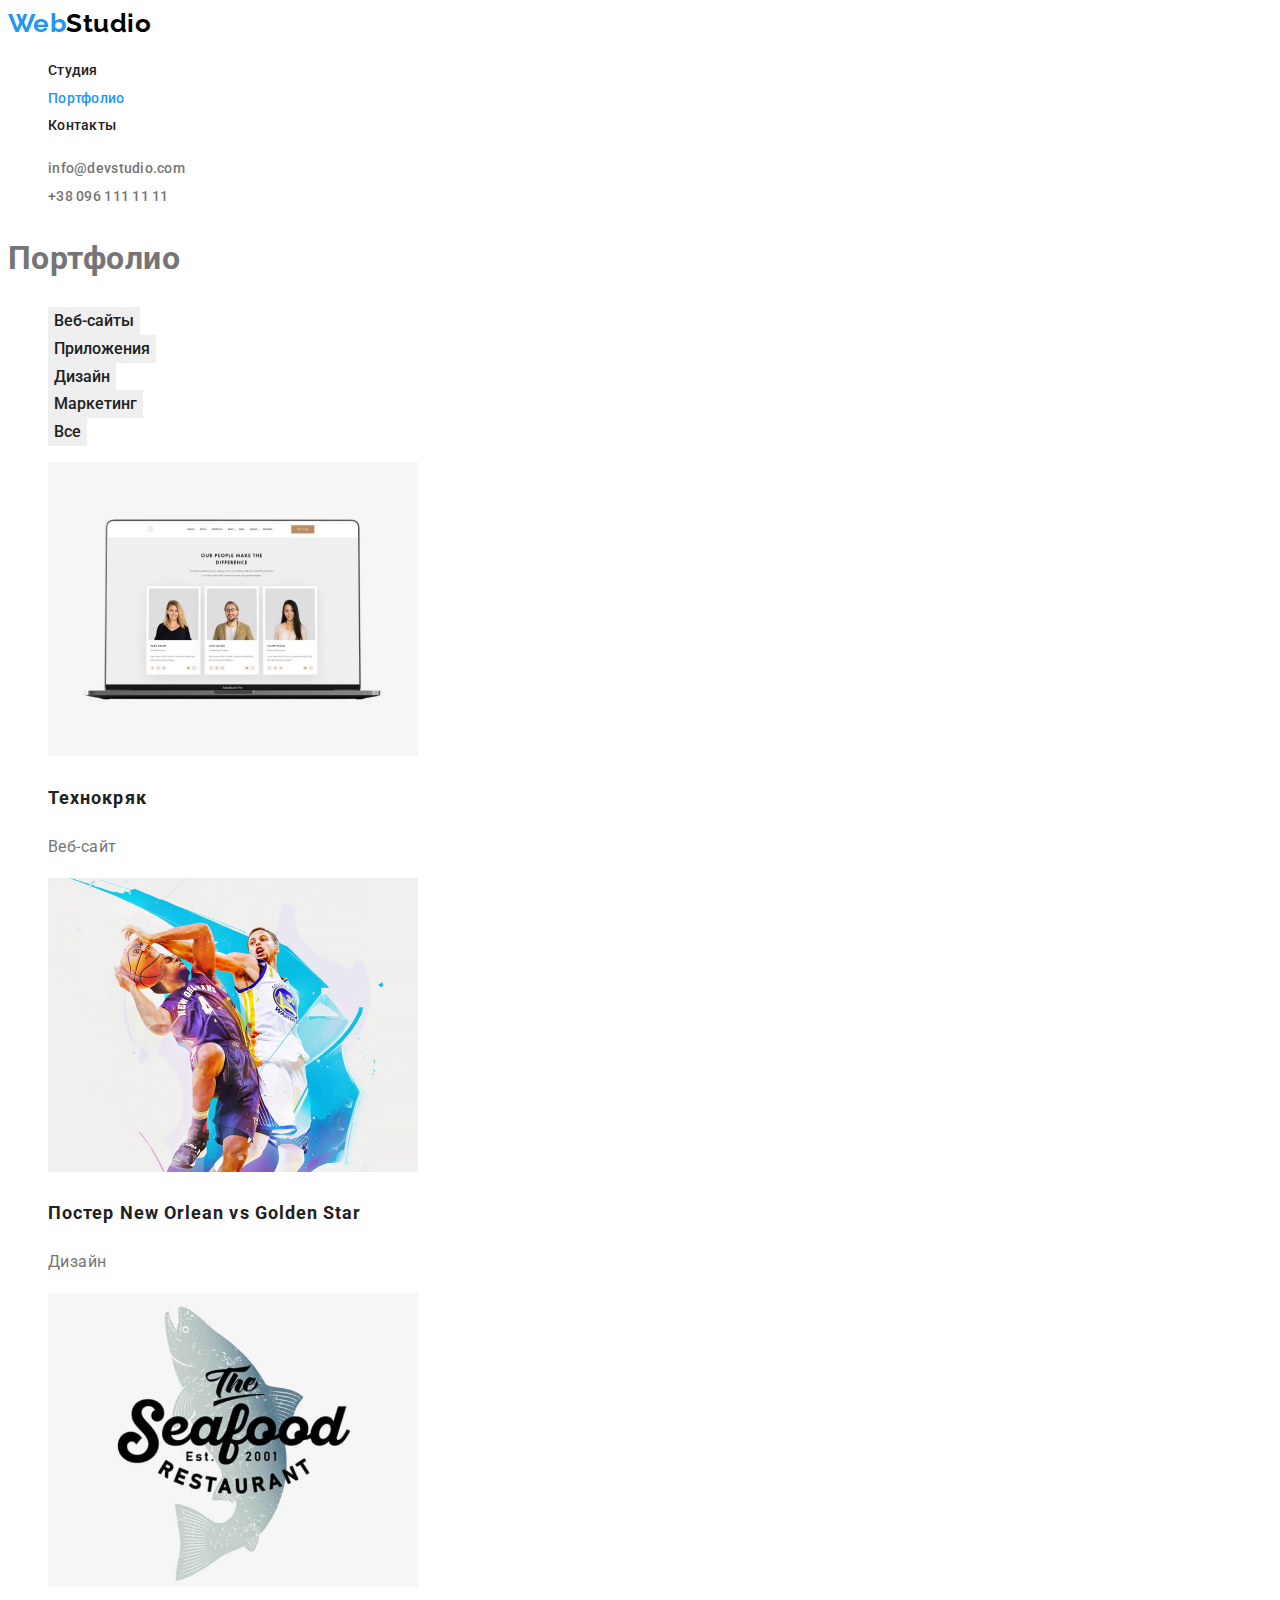
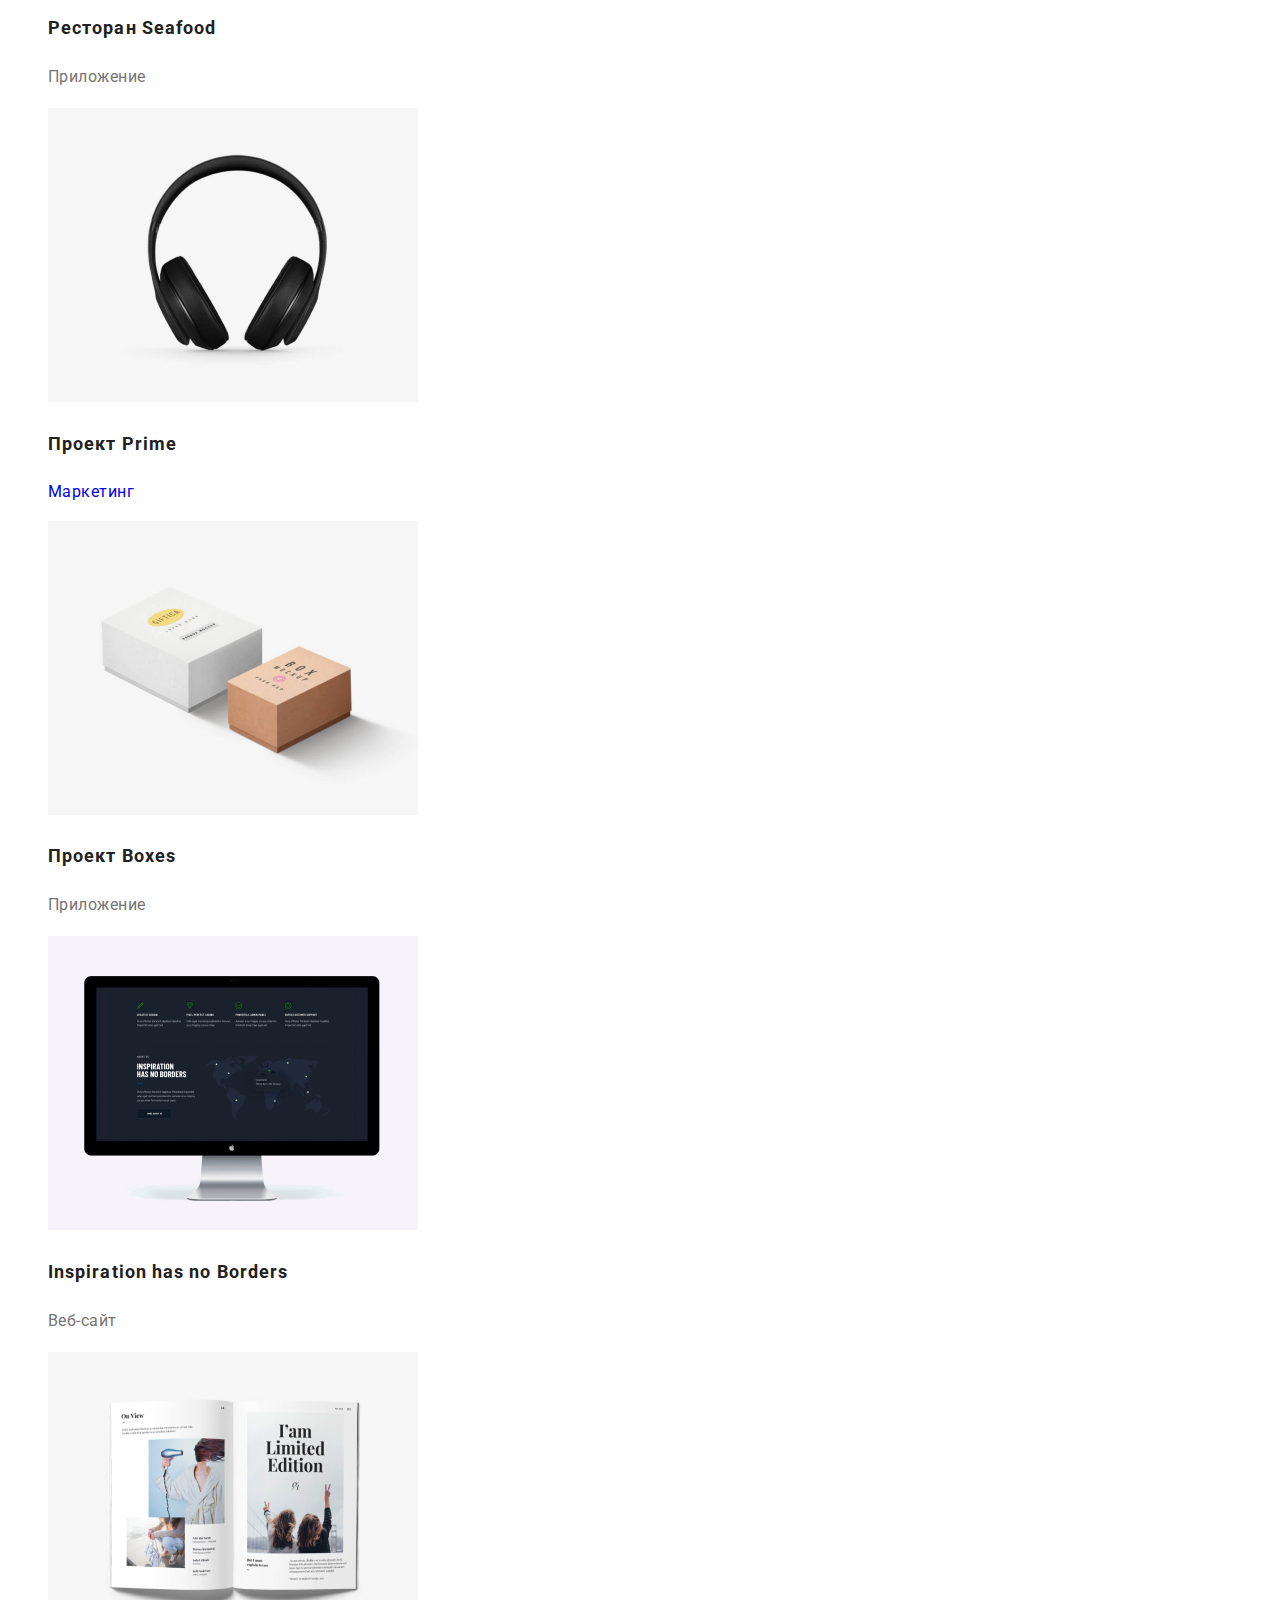
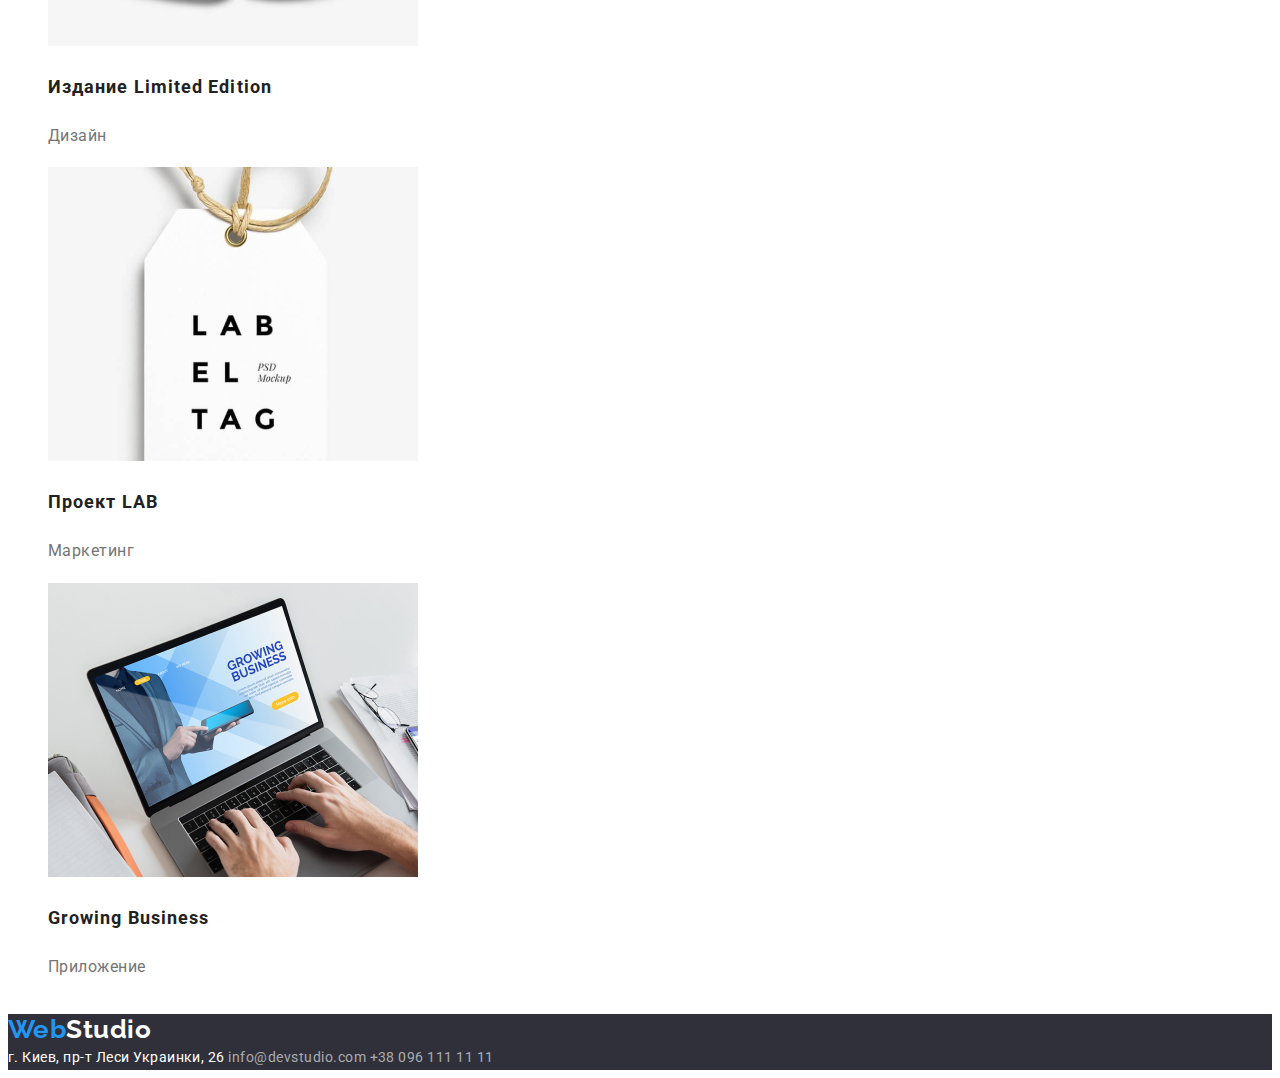
==== portfolio.html @ 60c77dea "create home work 3" ====
<!DOCTYPE html>
<html lang="ru">
    <head>
        <meta charset="UTF-8" />
        <meta name="viewport" content="width=device-width, initial-scale=1.0" />
        <title>portfolio</title>
        <link
            href="https://fonts.googleapis.com/css2?family=Raleway:wght@700&family=Roboto:wght@400;500;700;900&display=swap"
            rel="stylesheet"
        />
        <link
            rel="stylesheet"
            href="https://cdnjs.cloudflare.com/ajax/libs/modern-normalize/1.0.0/modern-normalize.min.css"
            integrity="sha512-ISS7cAi1PEhQ8jnbJpJZMd29NlhNj4AWYyLOSp2CE/CsHxTCu+r+t0D2yoJudVrd0/8fTVPUVDzY5Tvli75u/g=="
            crossorigin="anonymous"
        />
        <link rel="stylesheet" href="./css/style.css" />
    </head>
    <body>
        <header class="header">
            <a class="logo" href="#">Web<span>Studio</span></a>
            <nav>
                <ul class="nav">
                    <li><a class="link active" href="./index.html">Студия</a></li>
                    <li><a class="link active current" href="#">Портфолио</a></li>
                    <li><a class="link active" href="#">Контакты</a></li>
                </ul>
            </nav>
            <ul class="contacts">
                <li>
                    <a class="link active" href="mailto:info@devstudio.com">info@devstudio.com</a>
                </li>
                <li><a class="link active" href="tel:+380961111111">+38 096 111 11 11</a></li>
            </ul>
        </header>
        <section class="portfolio">
            <h1>Портфолио</h1>
            <ul class="filter">
                <li><button class="btn" type="button">Веб-сайты</button></li>
                <li><button class="btn" type="button">Приложения</button></li>
                <li><button class="btn" type="button">Дизайн</button></li>
                <li><button class="btn" type="button">Маркетинг</button></li>
                <li><button class="btn" type="button">Все</button></li>
            </ul>
            <ul class="samples">
                <li>
                    <a href="#">
                        <img src="./images/content/p-img-1.jpg" alt="ноутбук з людьми" />
                        <h2 class="title">Технокряк</h2>
                        <p class="text">Веб-сайт</p>
                    </a>
                </li>
                <li>
                    <a href="#">
                        <img src="./images/content/p-img-2.jpg" alt="баскетболісти" />
                        <h2 class="title">Постер New Orlean vs Golden Star</h2>
                        <p class="text">Дизайн</p>
                    </a>
                </li>
                <li>
                    <a href="#">
                        <img src="./images/content/p-img-3.jpg" alt="логотип Seafood " />
                        <h2 class="title">Ресторан Seafood</h2>
                        <p class="text">Приложение</p>
                    </a>
                </li>
                <li>
                    <a href="#">
                        <img src="./images/content/p-img-4.jpg" alt="навушники" />
                        <h2 class="title">Проект Prime</h2>
                        <p>Маркетинг</p>
                    </a>
                </li>
                <li>
                    <a href="#">
                        <img src="./images/content/p-img-5.jpg" alt="дві коробки" />
                        <h2 class="title">Проект Boxes</h2>
                        <p class="text">Приложение</p>
                    </a>
                </li>
                <li>
                    <a href="#">
                        <img src="./images/content/p-img-6.jpg" alt="монітор компютера" />
                        <h2 class="title">Inspiration has no Borders</h2>
                        <p class="text">Веб-сайт</p>
                    </a>
                </li>
                <li>
                    <a href="#">
                        <img src="./images/content/p-img-7.jpg" alt="відкрита книга" />
                        <h2 class="title">Издание Limited Edition</h2>
                        <p class="text">Дизайн</p>
                    </a>
                </li>
                <li>
                    <a href="#">
                        <img src="./images/content/p-img-8.jpg" alt="етикетка LAB" />
                        <h2 class="title">Проект LAB</h2>
                        <p class="text">Маркетинг</p>
                    </a>
                </li>
                <li>
                    <a href="#">
                        <img src="./images/content/p-img-9.jpg" alt="ноутбук на якому друкують" />
                        <h2 class="title">Growing Business</h2>
                        <p class="text">Приложение</p>
                    </a>
                </li>
            </ul>
        </section>
        <footer class="footer">
            <a class="logo" href="#">Web<span>Studio</span></a>
            <address class="address">
                г. Киев, пр-т Леси Украинки, 26
                <a class="contact" href="mailto:info@devstudio.com">info@devstudio.com</a>
                <a class="contact" href="tel:+380961111111">+38 096 111 11 11</a>
            </address>
        </footer>
    </body>
</html>
---- css/style.css ----
/* ======= global css ======= */
:root {
    --primary-text-color: #757575;
    --title-color: #212121;
    --accent-color: #2196F3;
    --white-text-color: #FFFFFF;
    --bg-color-team: #F5F4FA;
    --header-logo-span: #000000;
    --hero-footer-bg-color: #2F303A;
}

html {
    box-sizing: border-box;
}

body {
    font-family: Roboto, sans-serif;
    font-weight: 400;
    letter-spacing: 0.03em;
    line-height: 1.71;
    color: var(--primary-text-color);
}

a {
    text-decoration: none;
    cursor: pointer;
    display: inline-block;
}

ul {
    list-style: none;
}

button {
    font-family: inherit;
    cursor: pointer;
}

/* ======= header css ======= */

.logo {
    font-family: Raleway, sans-serif;
    font-weight: 700;
    font-size: 26px;
    line-height: 1.19;

    color: var(--accent-color);
}

.logo span {
    color: var(--header-logo-span);
}

.nav .link {
    font-weight: 500;
    font-size: 14px;
    line-height: 1.14;
    letter-spacing: 0.02em;

    color: var(--title-color);
}

.contacts .link {
    font-weight: 500;
    font-size: 14px;
    line-height: 1.14;
    letter-spacing: 0.02em;

    color: var(--primary-text-color);
}

.link.active:hover,
.link.active:focus {
    color: var(--accent-color);
}

.nav .link.active.current {
    color: var(--accent-color);
}

/* ======= Студія / hero css =======*/

.hero {
    background:var(--hero-footer-bg-color);
}

.hero .title {
    font-weight: 900;
    font-size: 44px;
    line-height: 1.36;
    text-align: center;
    letter-spacing: 0.06em;
    text-transform: uppercase;

    color: var(--white-text-color);
}

.hero .btn {
    font-weight: 700;
    font-size: 16px;
    line-height: 1.88;
    letter-spacing: 0.06em;

    color: var(--white-text-color);
    background: var(--accent-color);
    border: transparent;
}

/* ======= Студія / benefits css =======*/

.benefits .title {
    font-weight: 700;
    font-size: 14px;
    line-height: 1.14;
    text-transform: uppercase;

    color: var(--title-color);
}

.benefits .text {
    font-size: 14px;
    line-height: 1.71;
}

/* ======= Студія / works css =======*/

.works .title {
    font-weight: 700;
    font-size: 36px;
    line-height: 1.17;
    text-align: center;

    color: var(--title-color);
}

/* ======= Студія / team css =======*/

.team {
    background-color: var(--bg-color-team);
}

.team>.title {
    font-weight: 700;
    font-size: 36px;
    line-height: 1.17;
    text-align: center;

    color: var(--title-color);
}

.description .title {
    font-weight: 500;
    font-size: 16px;
    line-height: 1.19;
    /* text-align: center; */

    color: var(--title-color);
}

.description .text {
    font-size: 16px;
    line-height: 1.19;
    /* text-align: center; */
}

/*======= Портфолио / filter css =======*/

.filter .btn {
    font-weight: 500;
    font-size: 16px;
    line-height: 1.62;
    /* text-align: center; */

    color: var(--title-color);
    border: transparent;
}

.filter .btn:hover,
.filter .btn:focus {
    font-style: normal;
    font-weight: 500;
    font-size: 16px;
    line-height: 1.62;
    /* text-align: center; */

    color: var(--white-text-color);
    background: var(--accent-color);
}

/*======= Портфолио / samples css =======*/

.samples .title {
    font-weight: 700;
    font-size: 18px;
    line-height: 2;
    letter-spacing: 0.06em;

    color: var(--title-color);
}

.samples .text {
    font-size: 16px;
    line-height: 1.88;

    color: var(--primary-text-color);
}

/* ======= footer css ======= */

.footer {
    background-color:var(--hero-footer-bg-color);
}

.footer .logo {
    font-family: Raleway;
    font-weight: 700;
    font-size: 26px;
    line-height: 1.19;

    color: var(--accent-color);
}

.footer .logo span {
    color: var(--white-text-color);
}

.footer .address {
    font-style: normal;
    font-size: 14px;
    line-height: 1.71;

    color: var(--white-text-color);
}

.address .contact {
    font-style: normal;
    font-size: 14px;
    line-height: 1.71;

    color: rgba(255, 255, 255, 0.6);
}
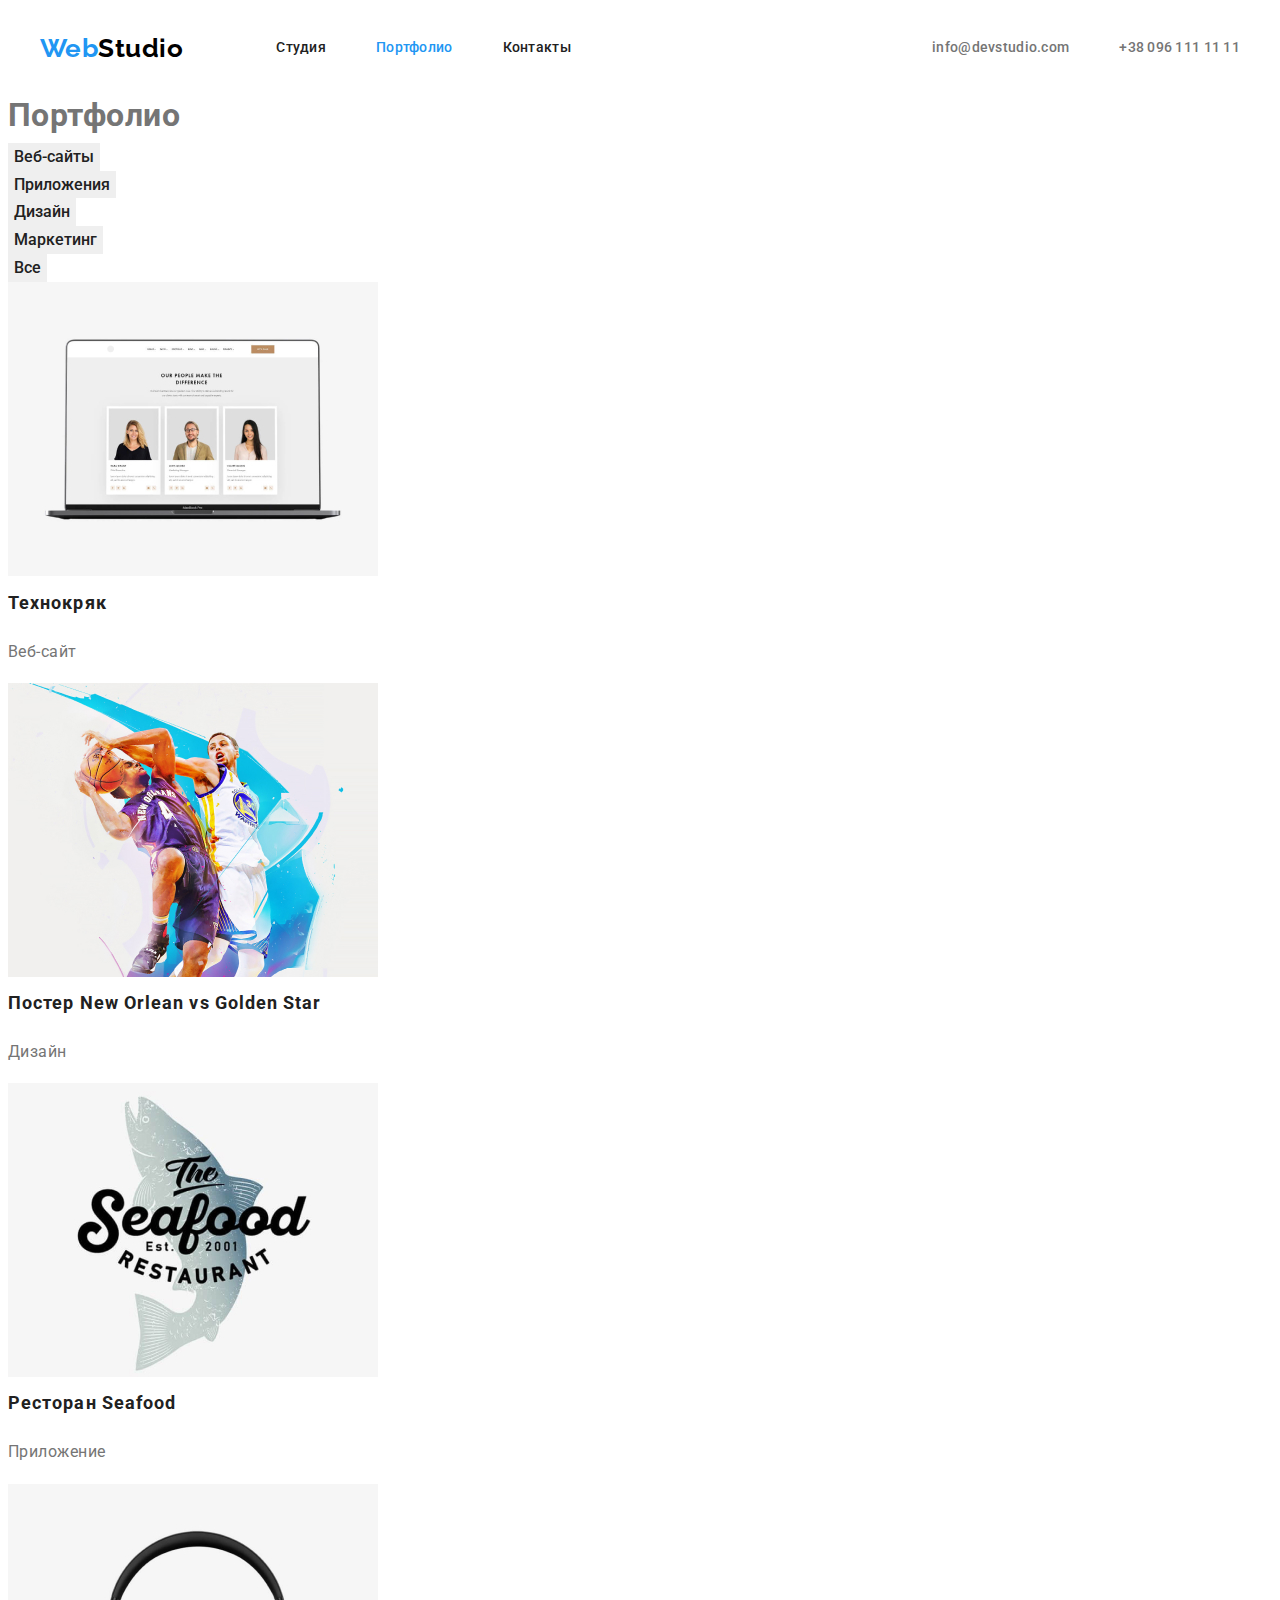
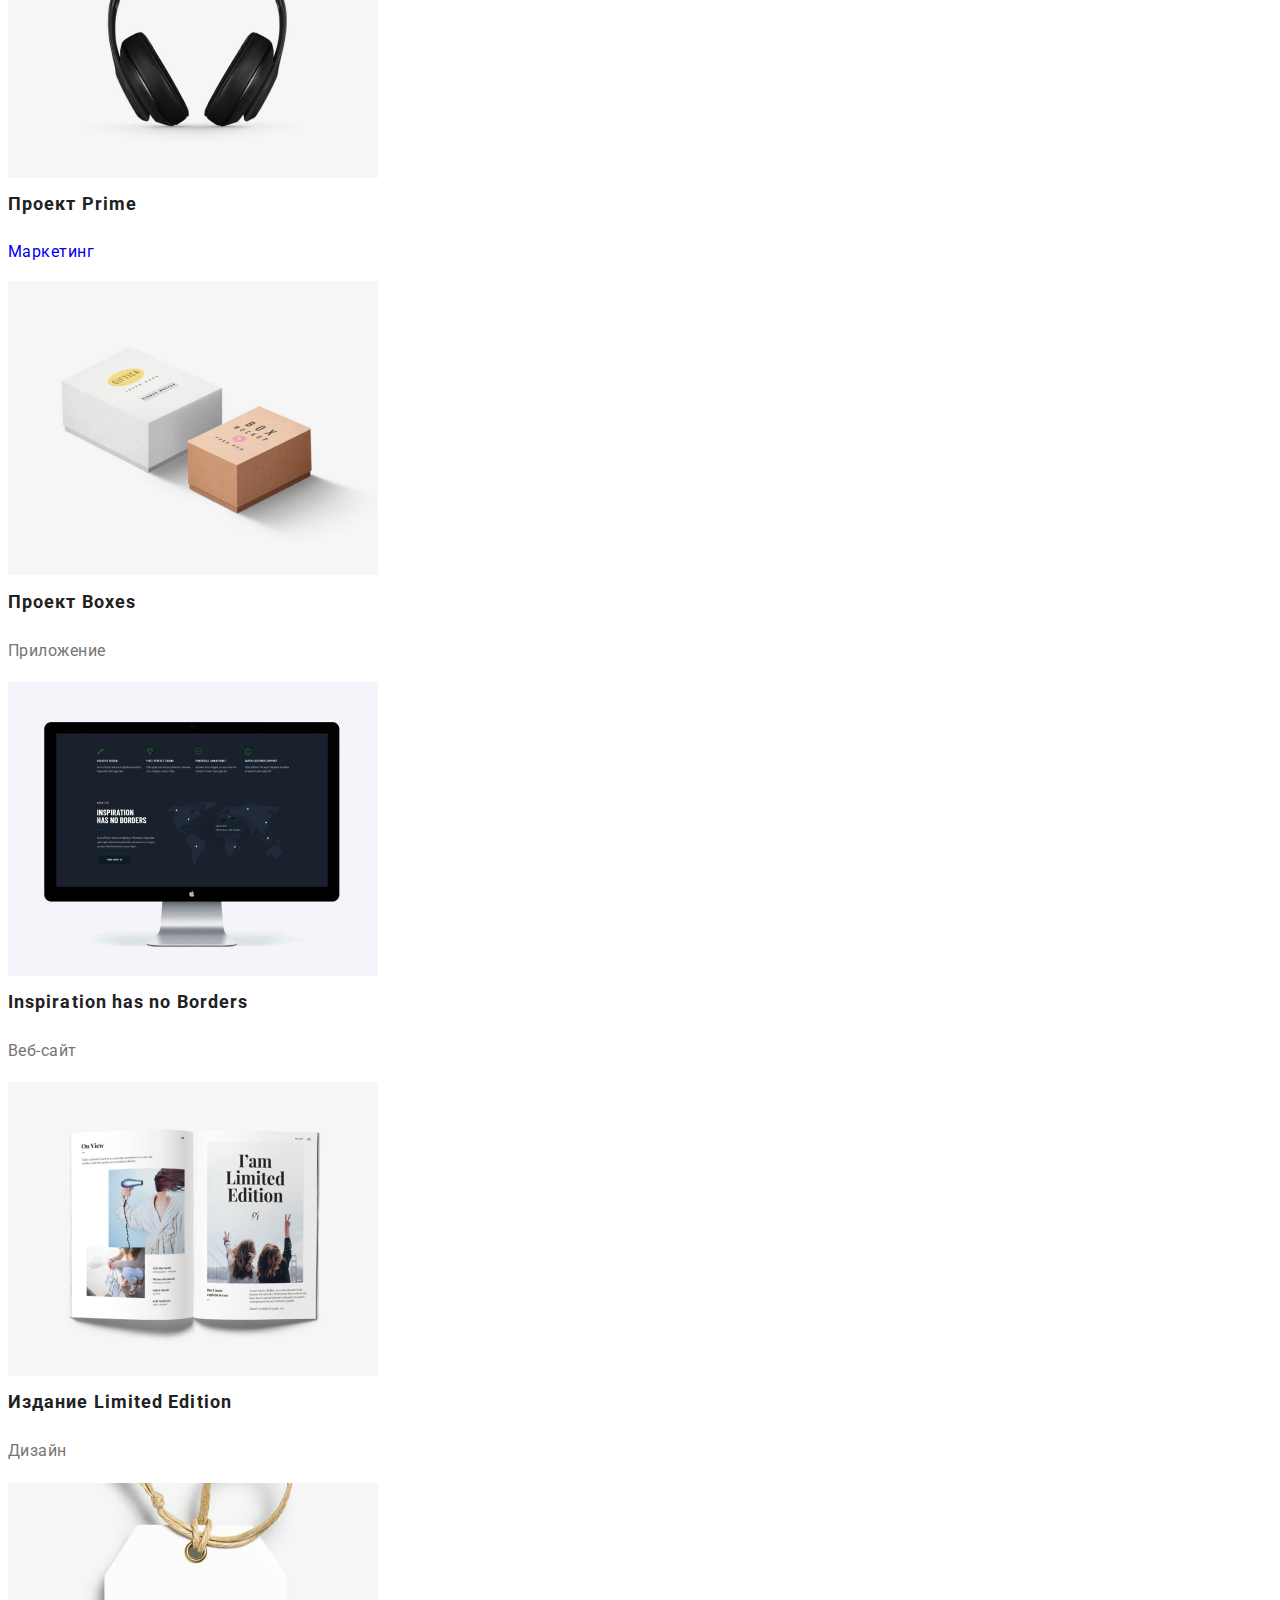
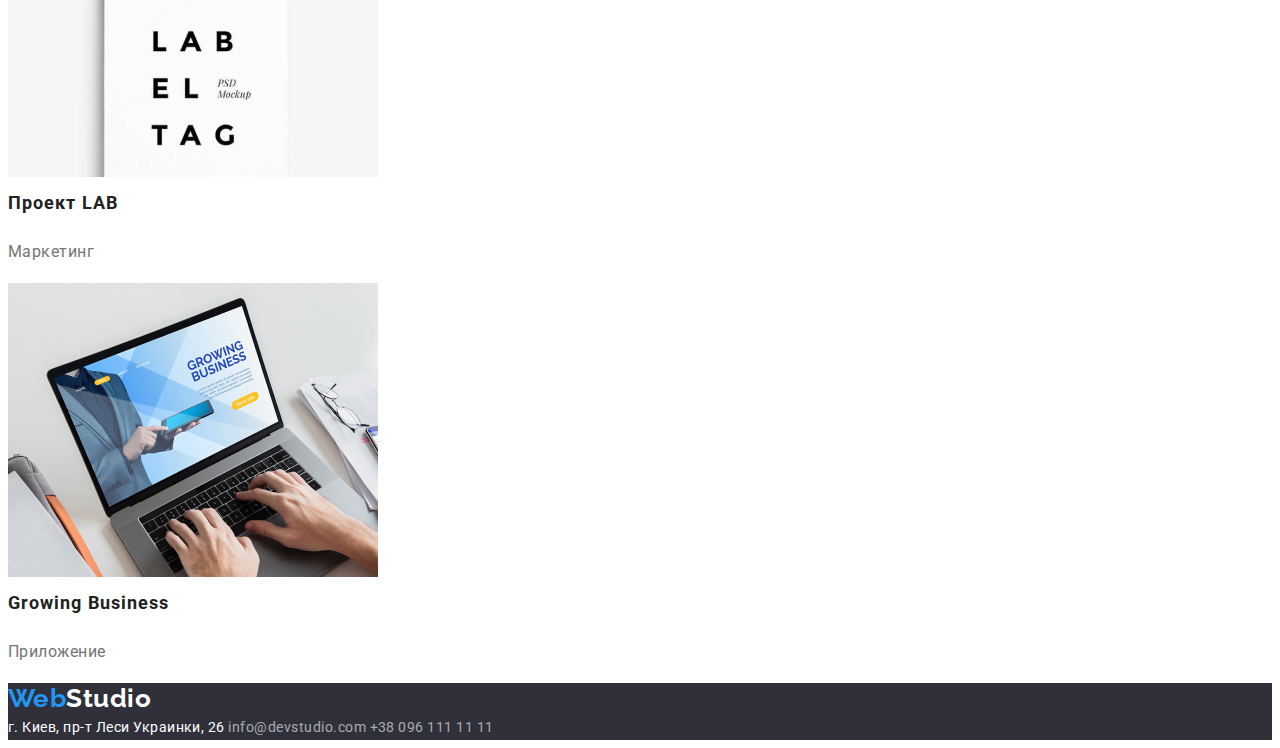
==== commit ae845863: "add flexbox header" ====
--- a/portfolio.html
+++ b/portfolio.html
@@ -21,16 +21,15 @@
             <a class="logo" href="#">Web<span>Studio</span></a>
             <nav>
                 <ul class="nav">
-                    <li><a class="link active" href="./index.html">Студия</a></li>
-                    <li><a class="link active current" href="#">Портфолио</a></li>
-                    <li><a class="link active" href="#">Контакты</a></li>
+                    <li class="item"><a class="link active" href="./index.html">Студия</a></li>
+                    <li class="item"><a class="link active current" href="#">Портфолио</a></li>
+                    <li class="item"><a class="link active" href="#">Контакты</a></li>
                 </ul>
             </nav>
             <ul class="contacts">
-                <li>
-                    <a class="link active" href="mailto:info@devstudio.com">info@devstudio.com</a>
-                </li>
-                <li><a class="link active" href="tel:+380961111111">+38 096 111 11 11</a></li>
+                <li class="item">
+                    <a class="link active" href="mailto:info@devstudio.com">info@devstudio.com</a></li>
+                <li class="item"><a class="link active" href="tel:+380961111111">+38 096 111 11 11</a></li>
             </ul>
         </header>
         <section class="portfolio">
--- a/css/style.css
+++ b/css/style.css
@@ -21,14 +21,27 @@
     color: var(--primary-text-color);
 }
 
+h1,
+h2,
+h3,
+h4,
+h5,
+h6 {
+    padding: 0;
+    margin: 0;
+}
+
 a {
     text-decoration: none;
     cursor: pointer;
     display: inline-block;
 }
 
-ul {
+ul,
+li {
     list-style: none;
+    margin: 0;
+    padding: 0;
 }
 
 button {
@@ -51,13 +64,48 @@
     color: var(--header-logo-span);
 }
 
+.header .logo {
+    margin-right: 93px;
+}
+
+.header {
+    width: 1200px;
+    padding-left: 15px;
+    padding-right: 15px;
+    margin-left: auto;
+    margin-right: auto;
+    display: flex;
+    align-items: center;
+}
+
+.header .contacts {
+    display: flex;
+}
+
+.nav {
+    display: flex;
+}
+
 .nav .link {
     font-weight: 500;
     font-size: 14px;
     line-height: 1.14;
     letter-spacing: 0.02em;
-
-    color: var(--title-color);
+    padding: 32px 0;
+
+    color: var(--title-color);
+}
+
+.nav .item + .item {
+    margin-left: 50px;
+}
+
+.contacts {
+    margin-left: auto;
+}
+
+.contacts .item + .item{
+    margin-left: 50px;
 }
 
 .contacts .link {
@@ -65,6 +113,7 @@
     font-size: 14px;
     line-height: 1.14;
     letter-spacing: 0.02em;
+    padding: 32px 0;
 
     color: var(--primary-text-color);
 }
@@ -81,7 +130,7 @@
 /* ======= Студія / hero css =======*/
 
 .hero {
-    background:var(--hero-footer-bg-color);
+    background: var(--hero-footer-bg-color);
 }
 
 .hero .title {
@@ -208,7 +257,7 @@
 /* ======= footer css ======= */
 
 .footer {
-    background-color:var(--hero-footer-bg-color);
+    background-color: var(--hero-footer-bg-color);
 }
 
 .footer .logo {
@@ -238,4 +287,4 @@
     line-height: 1.71;
 
     color: rgba(255, 255, 255, 0.6);
-}
+}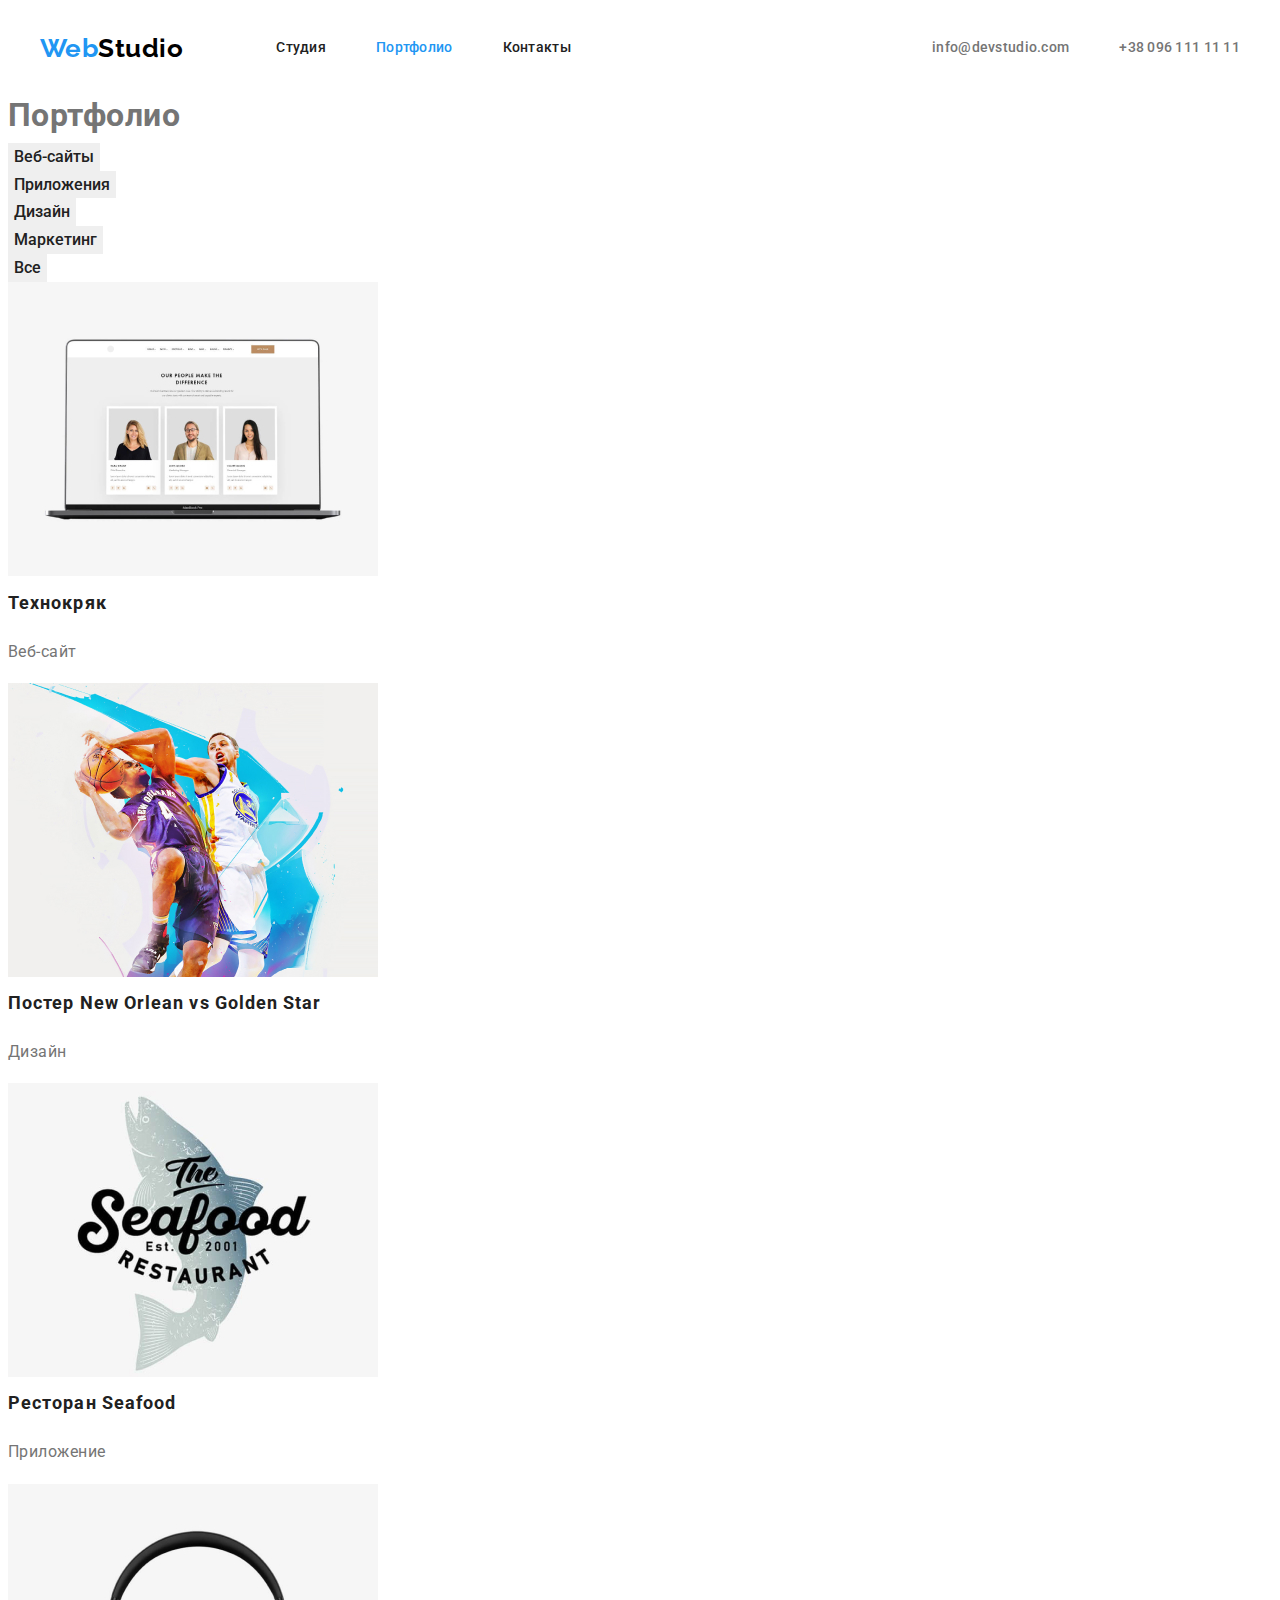
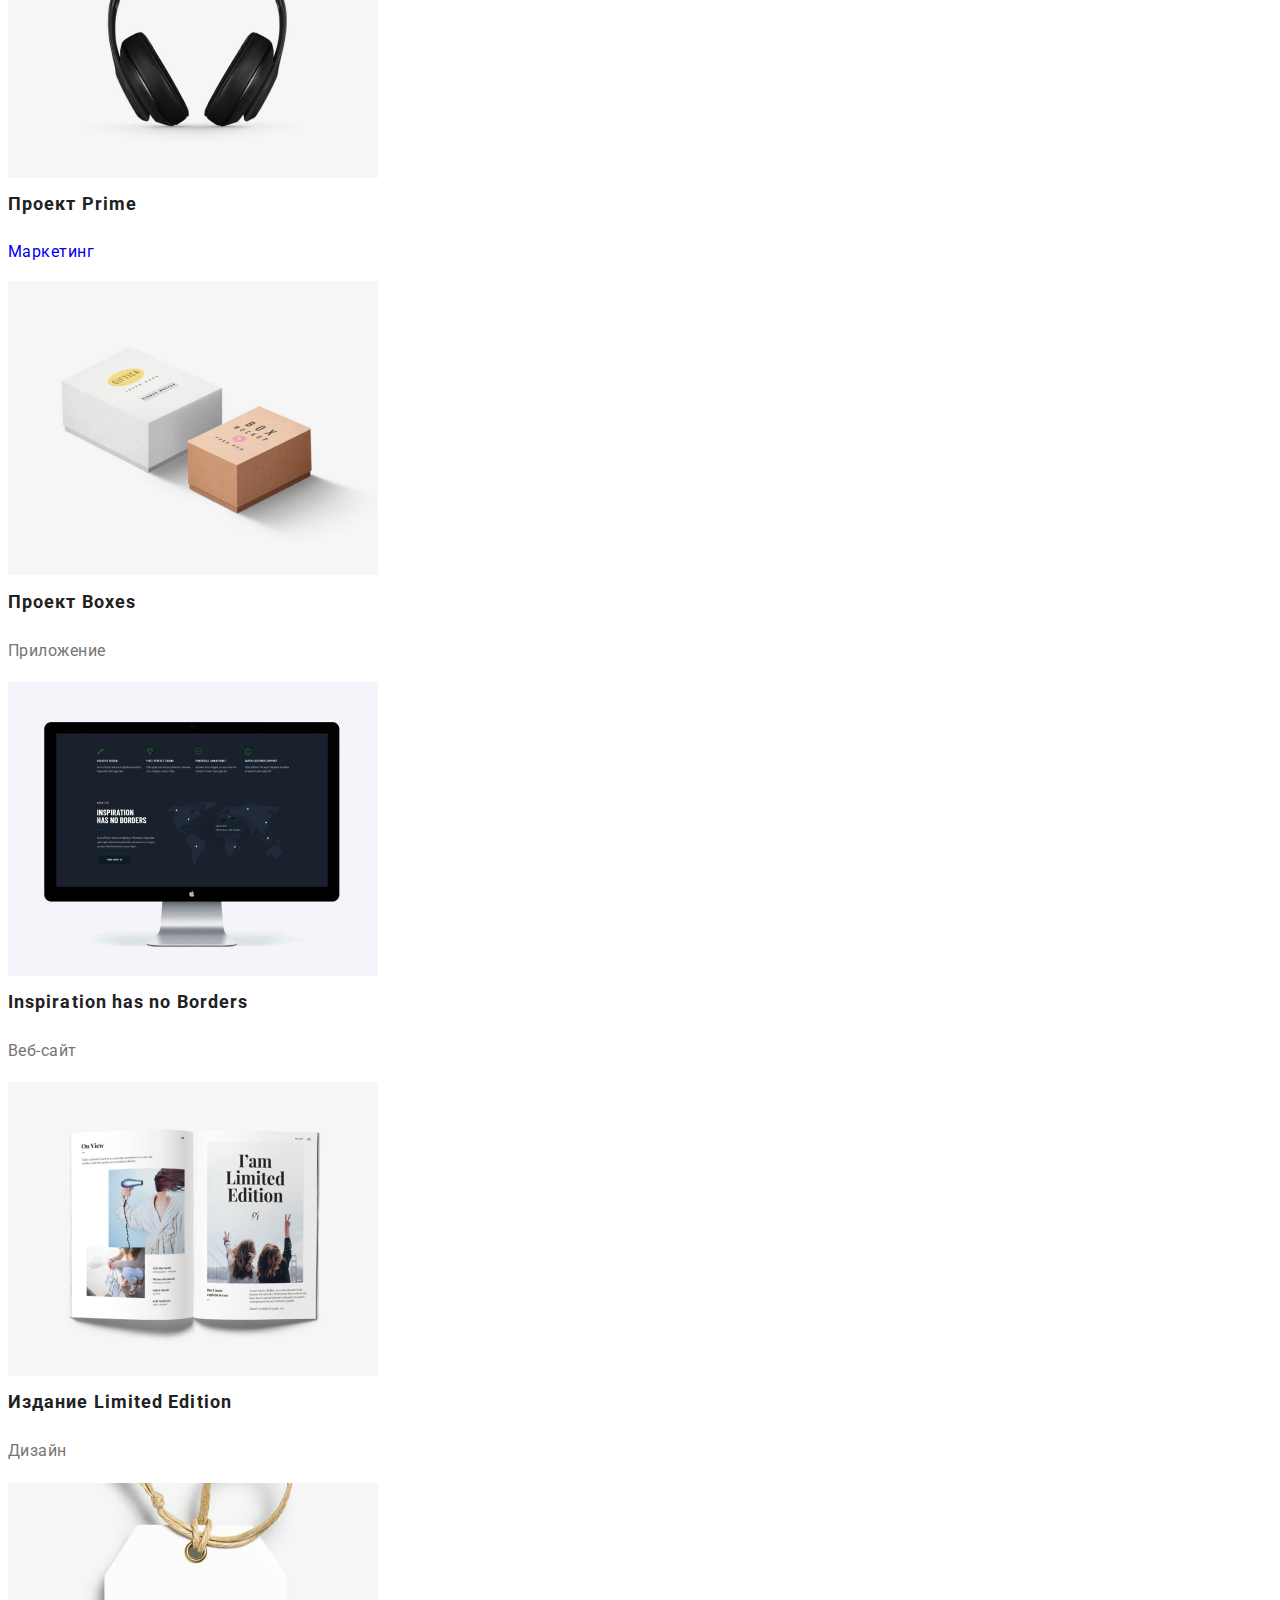
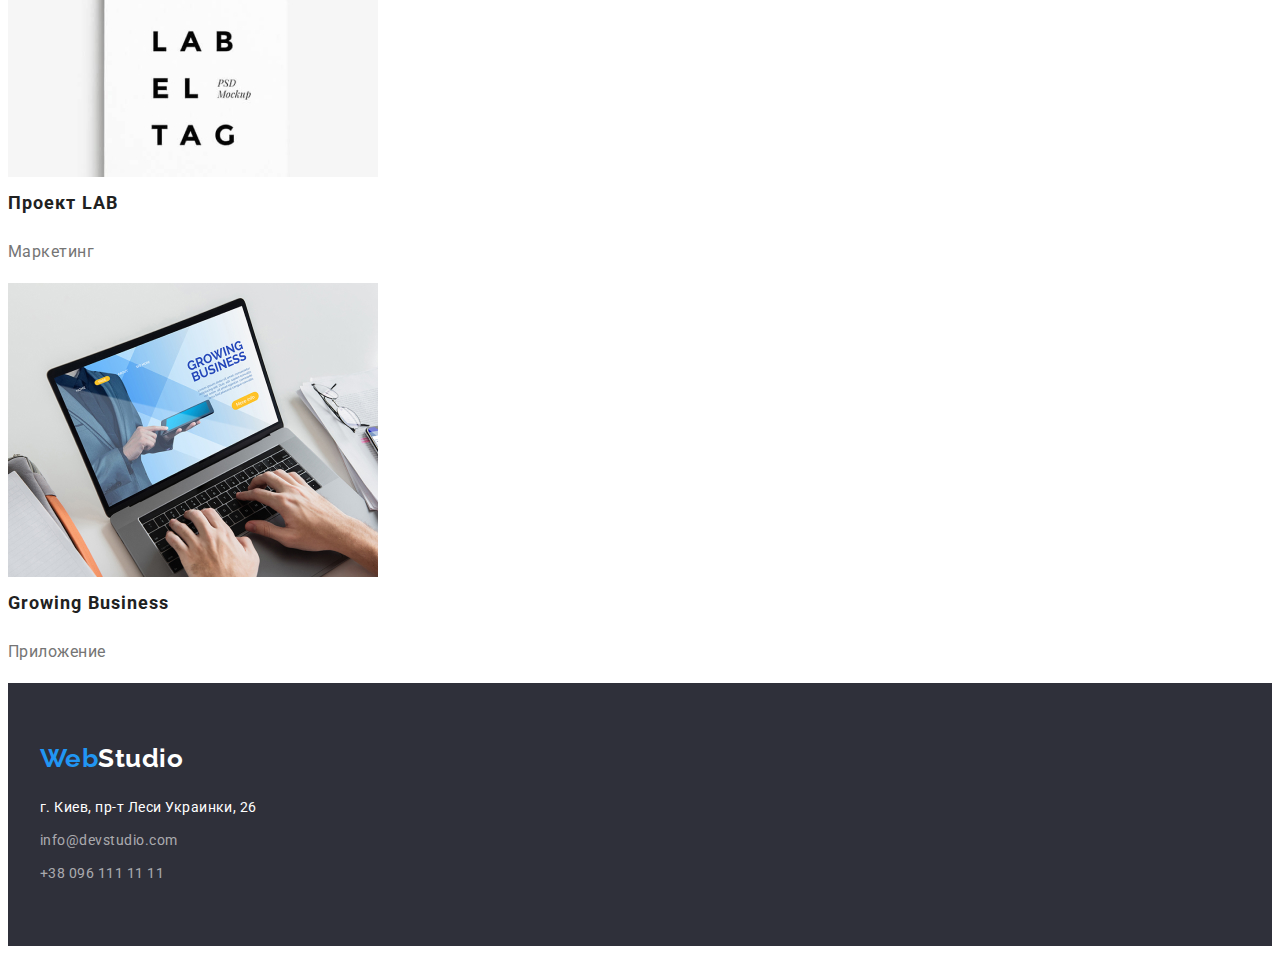
==== commit a36d599f: "add flexbox footer" ====
--- a/portfolio.html
+++ b/portfolio.html
@@ -17,6 +17,7 @@
         <link rel="stylesheet" href="./css/style.css" />
     </head>
     <body>
+        <!-- =========== header =========== -->
         <header class="header">
             <a class="logo" href="#">Web<span>Studio</span></a>
             <nav>
@@ -28,10 +29,12 @@
             </nav>
             <ul class="contacts">
                 <li class="item">
-                    <a class="link active" href="mailto:info@devstudio.com">info@devstudio.com</a></li>
+                    <a class="link active" href="mailto:info@devstudio.com">info@devstudio.com</a>
+                </li>
                 <li class="item"><a class="link active" href="tel:+380961111111">+38 096 111 11 11</a></li>
             </ul>
         </header>
+        <!-- =========== portfolio =========== -->
         <section class="portfolio">
             <h1>Портфолио</h1>
             <ul class="filter">
@@ -107,13 +110,16 @@
                 </li>
             </ul>
         </section>
+        <!-- =========== footer =========== -->
         <footer class="footer">
-            <a class="logo" href="#">Web<span>Studio</span></a>
-            <address class="address">
-                г. Киев, пр-т Леси Украинки, 26
-                <a class="contact" href="mailto:info@devstudio.com">info@devstudio.com</a>
-                <a class="contact" href="tel:+380961111111">+38 096 111 11 11</a>
-            </address>
+            <div class="container">
+                <a class="logo" href="#">Web<span>Studio</span></a>
+                <address class="address">
+                    г. Киев, пр-т Леси Украинки, 26
+                    <a class="contact" href="mailto:info@devstudio.com">info@devstudio.com</a>
+                    <a class="contact" href="tel:+380961111111">+38 096 111 11 11</a>
+                </address>
+            </div>
         </footer>
     </body>
 </html>
--- a/css/style.css
+++ b/css/style.css
@@ -96,7 +96,7 @@
     color: var(--title-color);
 }
 
-.nav .item + .item {
+.nav .item+.item {
     margin-left: 50px;
 }
 
@@ -104,7 +104,7 @@
     margin-left: auto;
 }
 
-.contacts .item + .item{
+.contacts .item+.item {
     margin-left: 50px;
 }
 
@@ -131,6 +131,10 @@
 
 .hero {
     background: var(--hero-footer-bg-color);
+
+    text-align: center;
+    padding-top: 200px;
+    padding-bottom: 200px;
 }
 
 .hero .title {
@@ -149,13 +153,29 @@
     font-size: 16px;
     line-height: 1.88;
     letter-spacing: 0.06em;
+    margin-top: 30px;
+    padding: 10px 32px;
+    border-radius: 4px;
 
     color: var(--white-text-color);
     background: var(--accent-color);
+    box-shadow: 0px 4px 4px rgba(0, 0, 0, 0.15);
     border: transparent;
 }
 
 /* ======= Студія / benefits css =======*/
+
+.title-hiden {
+    display: none;
+}
+
+.container {
+    width: 1200px;
+    padding-left: 15px;
+    padding-right: 15px;
+    margin-right: auto;
+    margin-left: auto;
+}
 
 .benefits .title {
     font-weight: 700;
@@ -169,26 +189,63 @@
 .benefits .text {
     font-size: 14px;
     line-height: 1.71;
+    margin: 10px 0 0 0;
+}
+
+.benefits .list {
+    display: flex;
+    flex-wrap: wrap;
+    margin: -15px;
+    margin-top: 94px;
+}
+
+.benefits .item {
+    width: 270px;
+    margin: 15px;
 }
 
 /* ======= Студія / works css =======*/
+
+.works {
+    padding-bottom: 94px;
+}
+
+.works .img {
+    display: block;
+}
 
 .works .title {
     font-weight: 700;
     font-size: 36px;
     line-height: 1.17;
     text-align: center;
-
-    color: var(--title-color);
+    margin-top: 94px;
+
+    color: var(--title-color);
+}
+
+.works .list {
+    display: flex;
+    flex-wrap: wrap;
+    margin: -15px;
+    margin-top: 50px;
+}
+
+.works .item {
+    width: 370px;
+    margin: 15px;
 }
 
 /* ======= Студія / team css =======*/
 
 .team {
+    padding-top: 94px;
+    padding-bottom: 94px;
+
     background-color: var(--bg-color-team);
 }
 
-.team>.title {
+.team .main-title {
     font-weight: 700;
     font-size: 36px;
     line-height: 1.17;
@@ -197,11 +254,37 @@
     color: var(--title-color);
 }
 
+.description {
+    display: flex;
+    flex-wrap: wrap;
+    margin: -15px;
+    margin-top: 50px;
+}
+
+.description .wrapper {
+    padding-top: 30px;
+    padding-bottom: 30px;
+
+}
+
+.description .item {
+    margin: 15px;
+    text-align: center;
+
+
+    background-color: #FFFFFF;
+    box-shadow: 0px 1px 3px rgba(0, 0, 0, 0.12), 0px 1px 1px rgba(0, 0, 0, 0.14), 0px 2px 1px rgba(0, 0, 0, 0.2);
+    border-radius: 0px 0px 4px 4px;
+}
+
+.description .img {
+    display: block;
+}
+
 .description .title {
     font-weight: 500;
     font-size: 16px;
     line-height: 1.19;
-    /* text-align: center; */
 
     color: var(--title-color);
 }
@@ -209,7 +292,7 @@
 .description .text {
     font-size: 16px;
     line-height: 1.19;
-    /* text-align: center; */
+    margin: 10px 0 0;
 }
 
 /*======= Портфолио / filter css =======*/
@@ -257,6 +340,9 @@
 /* ======= footer css ======= */
 
 .footer {
+    padding-top: 60px;
+    padding-bottom: 60px;
+
     background-color: var(--hero-footer-bg-color);
 }
 
@@ -274,9 +360,11 @@
 }
 
 .footer .address {
+    width: 231px;
     font-style: normal;
     font-size: 14px;
     line-height: 1.71;
+    margin-top: 20px;
 
     color: var(--white-text-color);
 }
@@ -285,6 +373,7 @@
     font-style: normal;
     font-size: 14px;
     line-height: 1.71;
+    margin-top: 9px;
 
     color: rgba(255, 255, 255, 0.6);
-}+}
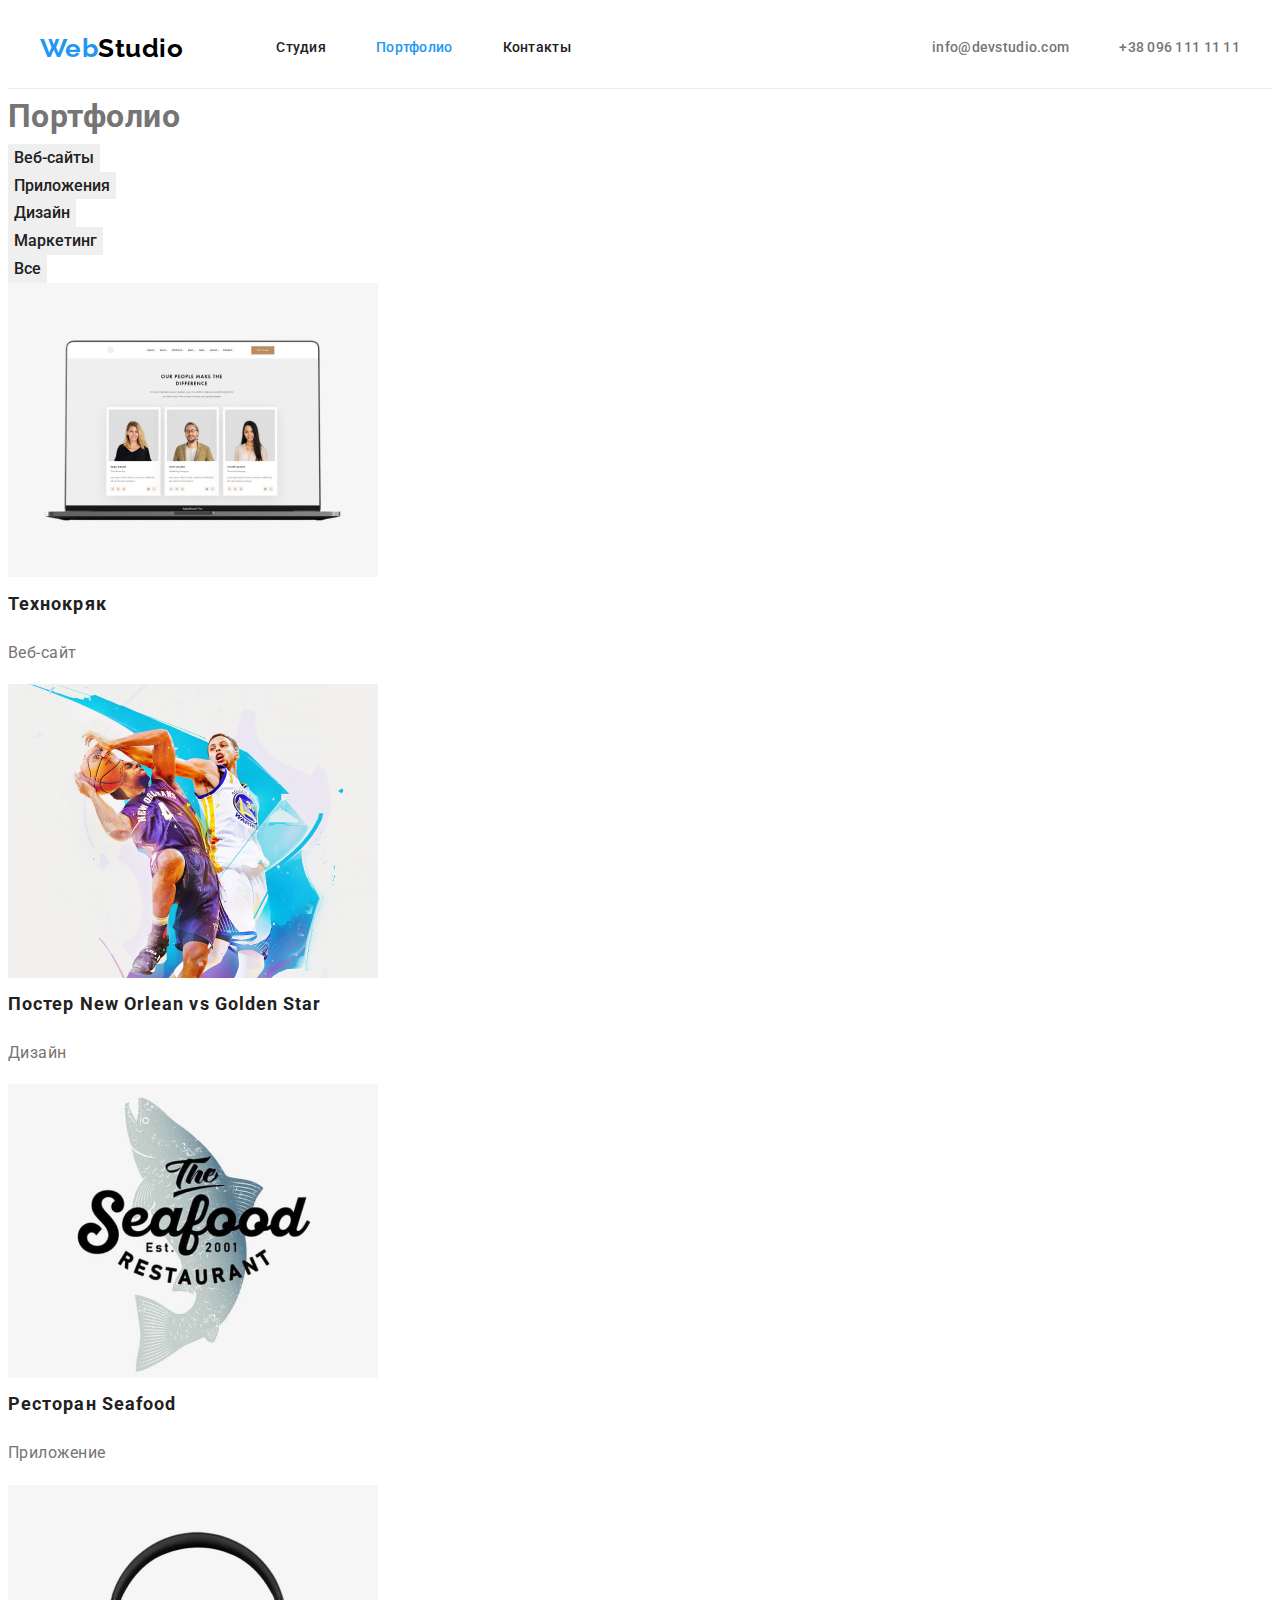
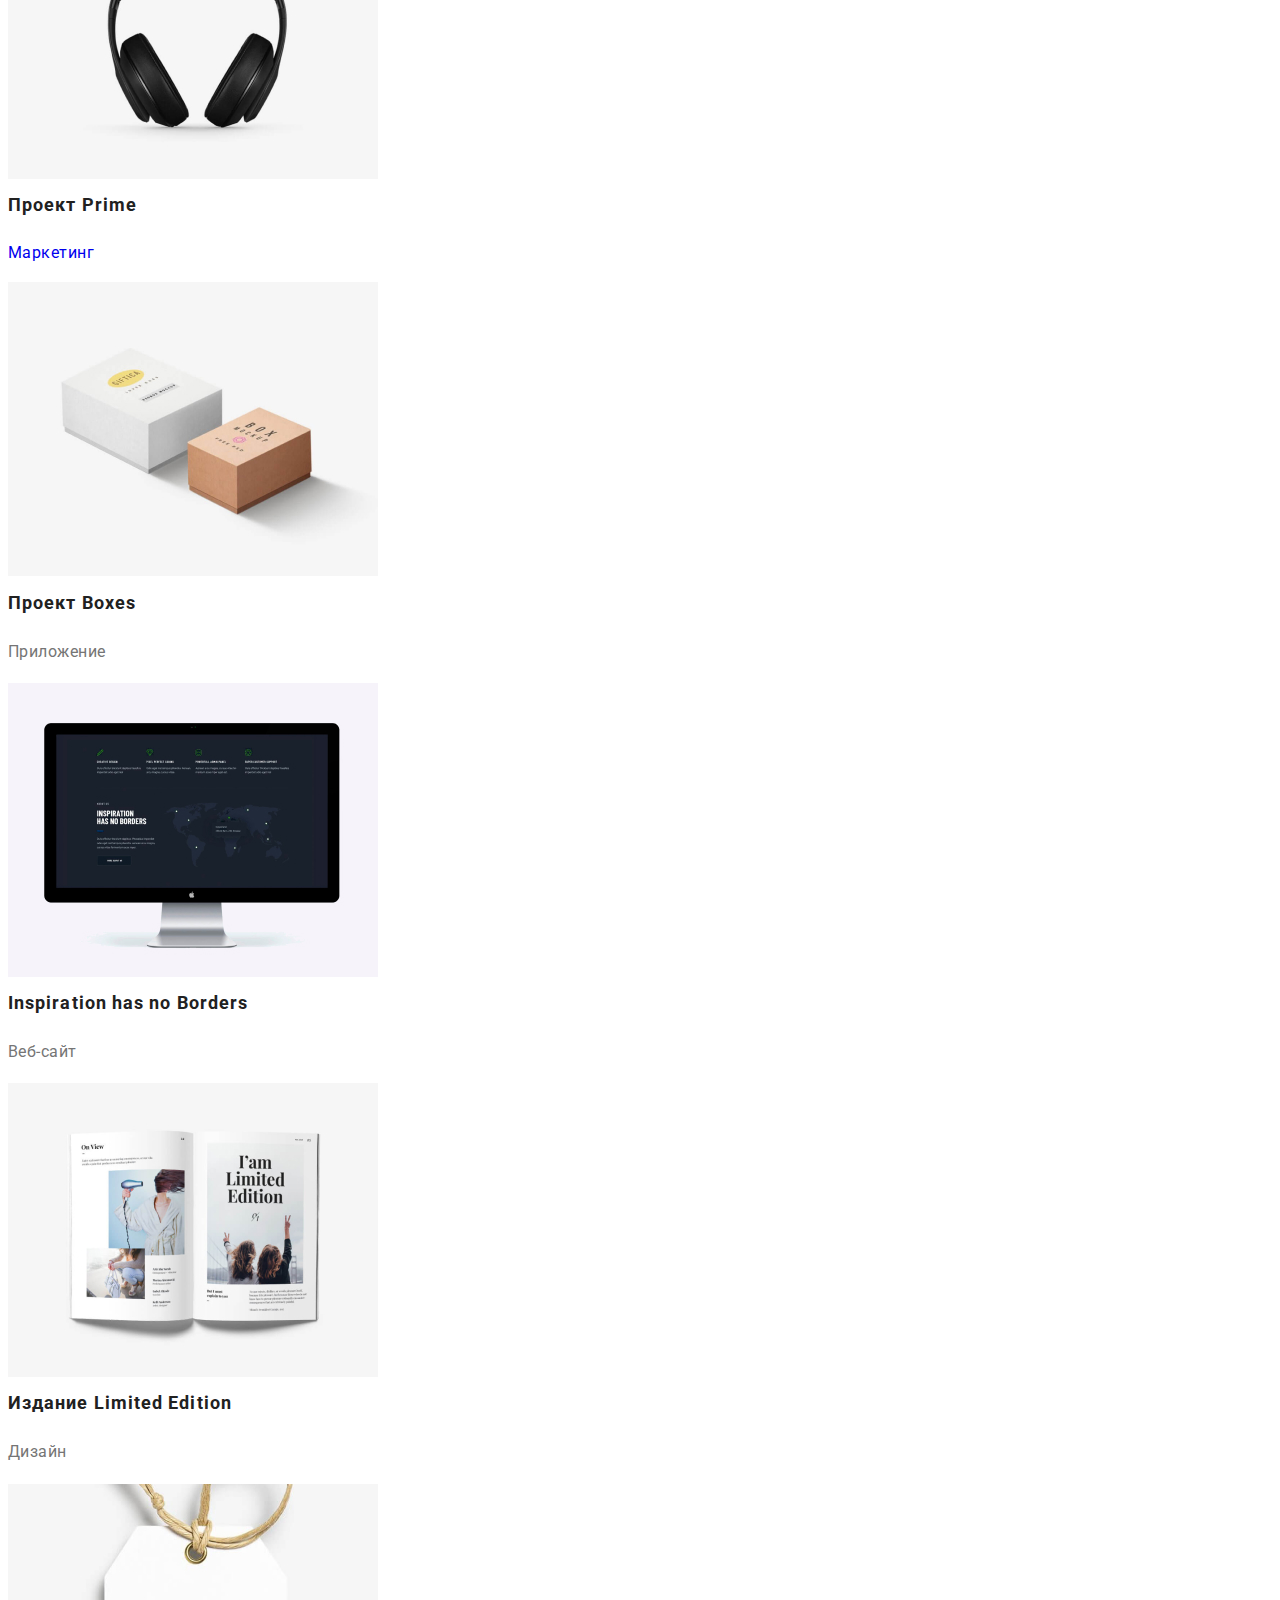
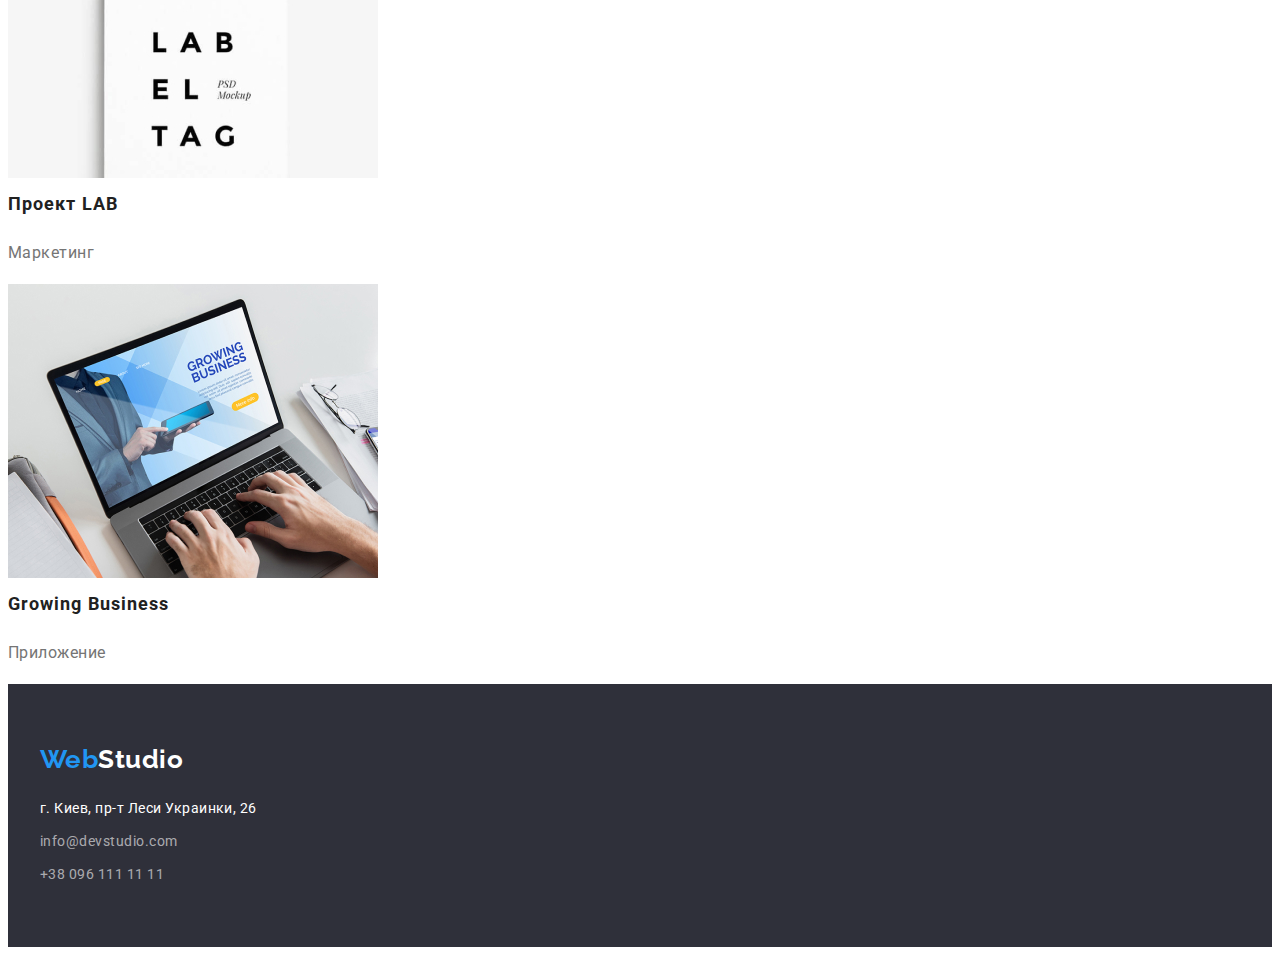
==== commit d064a283: "add border-bottom header" ====
--- a/portfolio.html
+++ b/portfolio.html
@@ -19,20 +19,22 @@
     <body>
         <!-- =========== header =========== -->
         <header class="header">
-            <a class="logo" href="#">Web<span>Studio</span></a>
-            <nav>
-                <ul class="nav">
-                    <li class="item"><a class="link active" href="./index.html">Студия</a></li>
-                    <li class="item"><a class="link active current" href="#">Портфолио</a></li>
-                    <li class="item"><a class="link active" href="#">Контакты</a></li>
+            <div class="container header">
+                <a class="logo" href="#">Web<span>Studio</span></a>
+                <nav>
+                    <ul class="nav">
+                        <li class="item"><a class="link active" href="./index.html">Студия</a></li>
+                        <li class="item"><a class="link active current" href="#">Портфолио</a></li>
+                        <li class="item"><a class="link active" href="#">Контакты</a></li>
+                    </ul>
+                </nav>
+                <ul class="contacts">
+                    <li class="item">
+                        <a class="link active" href="mailto:info@devstudio.com">info@devstudio.com</a>
+                    </li>
+                    <li class="item"><a class="link active" href="tel:+380961111111">+38 096 111 11 11</a></li>
                 </ul>
-            </nav>
-            <ul class="contacts">
-                <li class="item">
-                    <a class="link active" href="mailto:info@devstudio.com">info@devstudio.com</a>
-                </li>
-                <li class="item"><a class="link active" href="tel:+380961111111">+38 096 111 11 11</a></li>
-            </ul>
+            </div>
         </header>
         <!-- =========== portfolio =========== -->
         <section class="portfolio">
--- a/css/style.css
+++ b/css/style.css
@@ -51,124 +51,6 @@
 
 /* ======= header css ======= */
 
-.logo {
-    font-family: Raleway, sans-serif;
-    font-weight: 700;
-    font-size: 26px;
-    line-height: 1.19;
-
-    color: var(--accent-color);
-}
-
-.logo span {
-    color: var(--header-logo-span);
-}
-
-.header .logo {
-    margin-right: 93px;
-}
-
-.header {
-    width: 1200px;
-    padding-left: 15px;
-    padding-right: 15px;
-    margin-left: auto;
-    margin-right: auto;
-    display: flex;
-    align-items: center;
-}
-
-.header .contacts {
-    display: flex;
-}
-
-.nav {
-    display: flex;
-}
-
-.nav .link {
-    font-weight: 500;
-    font-size: 14px;
-    line-height: 1.14;
-    letter-spacing: 0.02em;
-    padding: 32px 0;
-
-    color: var(--title-color);
-}
-
-.nav .item+.item {
-    margin-left: 50px;
-}
-
-.contacts {
-    margin-left: auto;
-}
-
-.contacts .item+.item {
-    margin-left: 50px;
-}
-
-.contacts .link {
-    font-weight: 500;
-    font-size: 14px;
-    line-height: 1.14;
-    letter-spacing: 0.02em;
-    padding: 32px 0;
-
-    color: var(--primary-text-color);
-}
-
-.link.active:hover,
-.link.active:focus {
-    color: var(--accent-color);
-}
-
-.nav .link.active.current {
-    color: var(--accent-color);
-}
-
-/* ======= Студія / hero css =======*/
-
-.hero {
-    background: var(--hero-footer-bg-color);
-
-    text-align: center;
-    padding-top: 200px;
-    padding-bottom: 200px;
-}
-
-.hero .title {
-    font-weight: 900;
-    font-size: 44px;
-    line-height: 1.36;
-    text-align: center;
-    letter-spacing: 0.06em;
-    text-transform: uppercase;
-
-    color: var(--white-text-color);
-}
-
-.hero .btn {
-    font-weight: 700;
-    font-size: 16px;
-    line-height: 1.88;
-    letter-spacing: 0.06em;
-    margin-top: 30px;
-    padding: 10px 32px;
-    border-radius: 4px;
-
-    color: var(--white-text-color);
-    background: var(--accent-color);
-    box-shadow: 0px 4px 4px rgba(0, 0, 0, 0.15);
-    border: transparent;
-}
-
-/* ======= Студія / benefits css =======*/
-
-.title-hiden {
-    display: none;
-}
-
 .container {
     width: 1200px;
     padding-left: 15px;
@@ -177,6 +59,124 @@
     margin-left: auto;
 }
 
+.container.header{
+    display: flex;
+    border:none;
+}
+
+.logo {
+    font-family: Raleway, sans-serif;
+    font-weight: 700;
+    font-size: 26px;
+    line-height: 1.19;
+
+    color: var(--accent-color);
+}
+
+.logo span {
+    color: var(--header-logo-span);
+}
+
+.header .logo {
+    margin-right: 93px;
+}
+
+.header {
+    align-items: center;
+    border-bottom: 1px solid #ECECEC;
+}
+
+.header .contacts {
+    display: flex;
+}
+
+.nav {
+    display: flex;
+}
+
+.nav .link {
+    font-weight: 500;
+    font-size: 14px;
+    line-height: 1.14;
+    letter-spacing: 0.02em;
+    padding: 32px 0;
+
+    color: var(--title-color);
+}
+
+.nav .item+.item {
+    margin-left: 50px;
+}
+
+.contacts {
+    margin-left: auto;
+}
+
+.contacts .item+.item {
+    margin-left: 50px;
+}
+
+.contacts .link {
+    font-weight: 500;
+    font-size: 14px;
+    line-height: 1.14;
+    letter-spacing: 0.02em;
+    padding: 32px 0;
+
+    color: var(--primary-text-color);
+}
+
+.link.active:hover,
+.link.active:focus {
+    color: var(--accent-color);
+}
+
+.nav .link.active.current {
+    color: var(--accent-color);
+}
+
+/* ======= Студія / hero css =======*/
+
+.hero {
+    background: var(--hero-footer-bg-color);
+
+    text-align: center;
+    padding-top: 200px;
+    padding-bottom: 200px;
+}
+
+.hero .title {
+    font-weight: 900;
+    font-size: 44px;
+    line-height: 1.36;
+    text-align: center;
+    letter-spacing: 0.06em;
+    text-transform: uppercase;
+
+    color: var(--white-text-color);
+}
+
+.hero .btn {
+    font-weight: 700;
+    font-size: 16px;
+    line-height: 1.88;
+    letter-spacing: 0.06em;
+    margin-top: 30px;
+    padding: 10px 32px;
+    border-radius: 4px;
+
+    color: var(--white-text-color);
+    background: var(--accent-color);
+    box-shadow: 0px 4px 4px rgba(0, 0, 0, 0.15);
+    border: transparent;
+}
+
+/* ======= Студія / benefits css =======*/
+
+.title-hiden {
+    display: none;
+}
+
 .benefits .title {
     font-weight: 700;
     font-size: 14px;
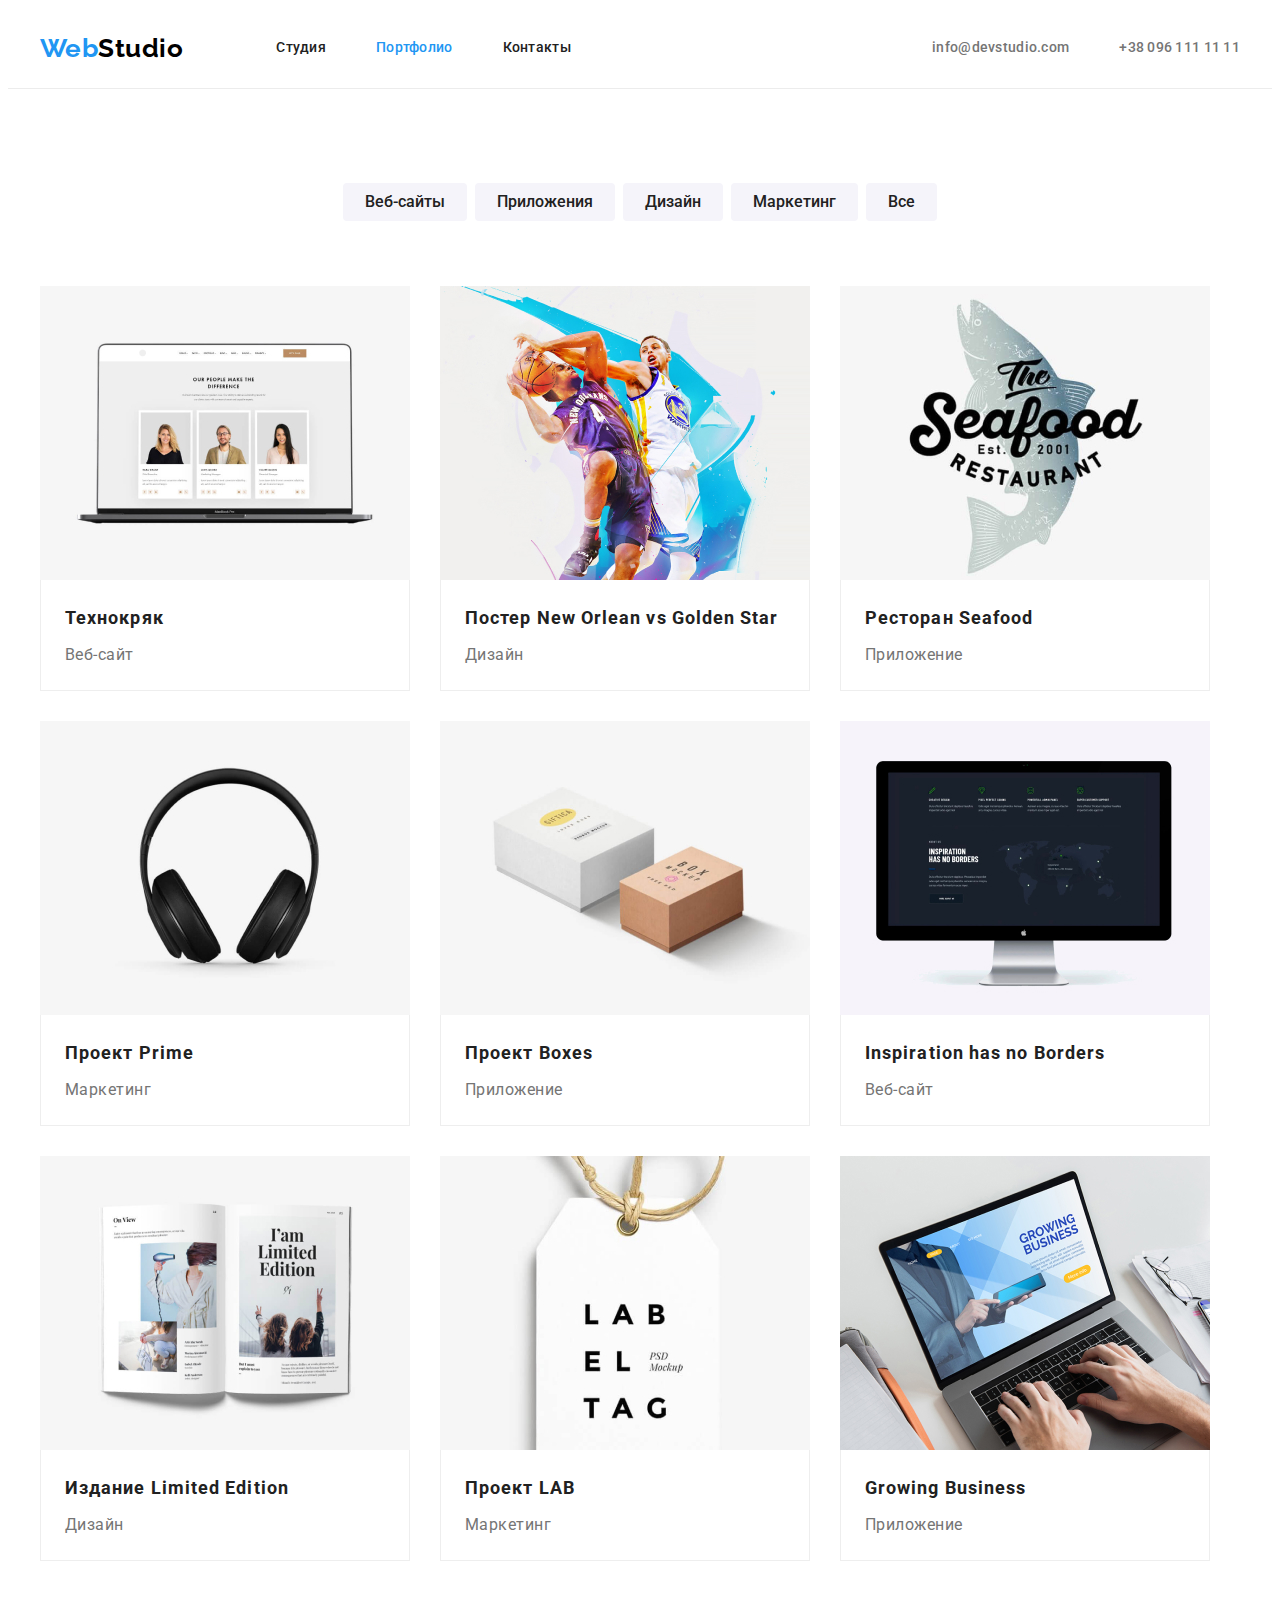
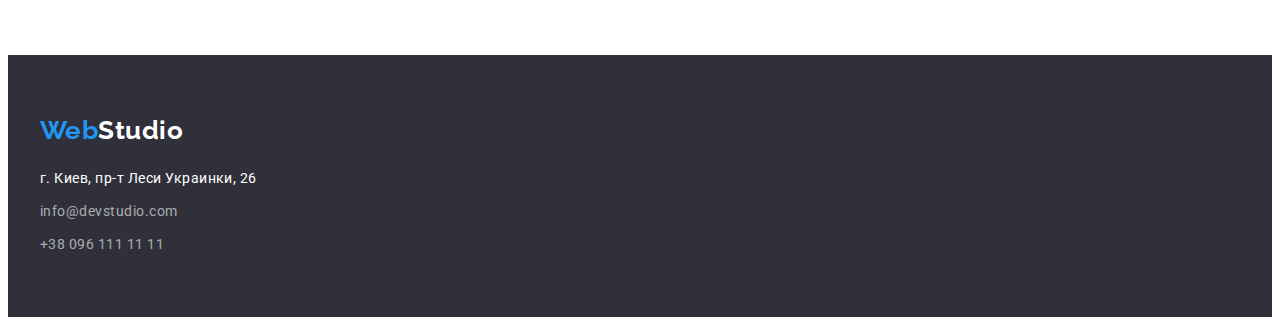
==== commit e3275670: "add flexbox portfolio" ====
--- a/portfolio.html
+++ b/portfolio.html
@@ -38,79 +38,104 @@
         </header>
         <!-- =========== portfolio =========== -->
         <section class="portfolio">
-            <h1>Портфолио</h1>
-            <ul class="filter">
-                <li><button class="btn" type="button">Веб-сайты</button></li>
-                <li><button class="btn" type="button">Приложения</button></li>
-                <li><button class="btn" type="button">Дизайн</button></li>
-                <li><button class="btn" type="button">Маркетинг</button></li>
-                <li><button class="btn" type="button">Все</button></li>
-            </ul>
-            <ul class="samples">
-                <li>
-                    <a href="#">
-                        <img src="./images/content/p-img-1.jpg" alt="ноутбук з людьми" />
-                        <h2 class="title">Технокряк</h2>
-                        <p class="text">Веб-сайт</p>
-                    </a>
-                </li>
-                <li>
-                    <a href="#">
-                        <img src="./images/content/p-img-2.jpg" alt="баскетболісти" />
-                        <h2 class="title">Постер New Orlean vs Golden Star</h2>
-                        <p class="text">Дизайн</p>
-                    </a>
-                </li>
-                <li>
-                    <a href="#">
-                        <img src="./images/content/p-img-3.jpg" alt="логотип Seafood " />
-                        <h2 class="title">Ресторан Seafood</h2>
-                        <p class="text">Приложение</p>
-                    </a>
-                </li>
-                <li>
-                    <a href="#">
-                        <img src="./images/content/p-img-4.jpg" alt="навушники" />
-                        <h2 class="title">Проект Prime</h2>
-                        <p>Маркетинг</p>
-                    </a>
-                </li>
-                <li>
-                    <a href="#">
-                        <img src="./images/content/p-img-5.jpg" alt="дві коробки" />
-                        <h2 class="title">Проект Boxes</h2>
-                        <p class="text">Приложение</p>
-                    </a>
-                </li>
-                <li>
-                    <a href="#">
-                        <img src="./images/content/p-img-6.jpg" alt="монітор компютера" />
-                        <h2 class="title">Inspiration has no Borders</h2>
-                        <p class="text">Веб-сайт</p>
-                    </a>
-                </li>
-                <li>
-                    <a href="#">
-                        <img src="./images/content/p-img-7.jpg" alt="відкрита книга" />
-                        <h2 class="title">Издание Limited Edition</h2>
-                        <p class="text">Дизайн</p>
-                    </a>
-                </li>
-                <li>
-                    <a href="#">
-                        <img src="./images/content/p-img-8.jpg" alt="етикетка LAB" />
-                        <h2 class="title">Проект LAB</h2>
-                        <p class="text">Маркетинг</p>
-                    </a>
-                </li>
-                <li>
-                    <a href="#">
-                        <img src="./images/content/p-img-9.jpg" alt="ноутбук на якому друкують" />
-                        <h2 class="title">Growing Business</h2>
-                        <p class="text">Приложение</p>
-                    </a>
-                </li>
-            </ul>
+            <div class="container">
+                <h1 class="title-hiden">Портфолио</h1>
+                <ul class="filter">
+                    <li class="item"><button class="btn" type="button">Веб-сайты</button></li>
+                    <li class="item"><button class="btn" type="button">Приложения</button></li>
+                    <li class="item"><button class="btn" type="button">Дизайн</button></li>
+                    <li class="item"><button class="btn" type="button">Маркетинг</button></li>
+                    <li class="item"><button class="btn" type="button">Все</button></li>
+                </ul>
+                <ul class="samples">
+                    <li class="item">
+                        <a href="#">
+                            <img class="img" src="./images/content/p-img-1.jpg" alt="ноутбук з людьми" width="370" />
+                            <div class="wrapper">
+                                <h2 class="title">Технокряк</h2>
+                                <p class="text">Веб-сайт</p>
+                            </div>
+                        </a>
+                    </li>
+                    <li class="item">
+                        <a href="#">
+                            <img class="img" src="./images/content/p-img-2.jpg" alt="баскетболісти" width="370" />
+                            <div class="wrapper">
+                                <h2 class="title">Постер New Orlean vs Golden Star</h2>
+                                <p class="text">Дизайн</p>
+                            </div>
+                        </a>
+                    </li>
+                    <li class="item">
+                        <a href="#">
+                            <img class="img" src="./images/content/p-img-3.jpg" alt="логотип Seafood" width="370" />
+                            <div class="wrapper">
+                                <h2 class="title">Ресторан Seafood</h2>
+                                <p class="text">Приложение</p>
+                            </div>
+                        </a>
+                    </li>
+                    <li class="item">
+                        <a href="#">
+                            <img class="img" src="./images/content/p-img-4.jpg" alt="навушники" width="370" />
+                            <div class="wrapper">
+                                <h2 class="title">Проект Prime</h2>
+                                <p class="text">Маркетинг</p>
+                            </div>
+                        </a>
+                    </li>
+                    <li class="item">
+                        <a href="#">
+                            <img class="img" src="./images/content/p-img-5.jpg" alt="дві коробки" width="370" />
+                            <div class="wrapper">
+                                <h2 class="title">Проект Boxes</h2>
+                                <p class="text">Приложение</p>
+                            </div>
+                        </a>
+                    </li>
+                    <li class="item">
+                        <a href="#">
+                            <img class="img" src="./images/content/p-img-6.jpg" alt="монітор компютера" width="370" />
+                            <div class="wrapper">
+                                <h2 class="title">Inspiration has no Borders</h2>
+                                <p class="text">Веб-сайт</p>
+                            </div>
+                        </a>
+                    </li>
+                    <li class="item">
+                        <a href="#">
+                            <img class="img" src="./images/content/p-img-7.jpg" alt="відкрита книга" width="370" />
+                            <div class="wrapper">
+                                <h2 class="title">Издание Limited Edition</h2>
+                                <p class="text">Дизайн</p>
+                            </div>
+                        </a>
+                    </li>
+                    <li class="item">
+                        <a href="#">
+                            <img class="img" src="./images/content/p-img-8.jpg" alt="етикетка LAB" width="370" />
+                            <div class="wrapper">
+                                <h2 class="title">Проект LAB</h2>
+                                <p class="text">Маркетинг</p>
+                            </div>
+                        </a>
+                    </li>
+                    <li class="item">
+                        <a href="#">
+                            <img
+                                class="img"
+                                src="./images/content/p-img-9.jpg"
+                                alt="ноутбук на якому друкують"
+                                width="370"
+                            />
+                            <div class="wrapper">
+                                <h2 class="title">Growing Business</h2>
+                                <p class="text">Приложение</p>
+                            </div>
+                        </a>
+                    </li>
+                </ul>
+            </div>
         </section>
         <!-- =========== footer =========== -->
         <footer class="footer">
--- a/css/style.css
+++ b/css/style.css
@@ -4,7 +4,7 @@
     --title-color: #212121;
     --accent-color: #2196F3;
     --white-text-color: #FFFFFF;
-    --bg-color-team: #F5F4FA;
+    --bg-color: #F5F4FA;
     --header-logo-span: #000000;
     --hero-footer-bg-color: #2F303A;
 }
@@ -242,7 +242,7 @@
     padding-top: 94px;
     padding-bottom: 94px;
 
-    background-color: var(--bg-color-team);
+    background-color: var(--bg-color);
 }
 
 .team .main-title {
@@ -297,14 +297,30 @@
 
 /*======= Портфолио / filter css =======*/
 
+.portfolio{
+    padding-top: 94px;
+    padding-bottom: 94px;    
+}
+
+.filter{
+    display: flex;
+    justify-content: center;
+}
+
 .filter .btn {
     font-weight: 500;
     font-size: 16px;
     line-height: 1.62;
-    /* text-align: center; */
-
-    color: var(--title-color);
+    padding: 6px 22px;
+    border-radius: 4px;
+
+    color: var(--title-color);
+    background:var(--bg-color);
     border: transparent;
+}
+
+.filter .item + .item{
+        margin-left: 8px;
 }
 
 .filter .btn:hover,
@@ -321,6 +337,29 @@
 
 /*======= Портфолио / samples css =======*/
 
+.samples{
+    display: flex;
+    flex-wrap: wrap;
+    margin: -15px;
+    margin-top: 50px;
+}
+
+.samples .item{
+    width: 370px;
+    margin: 15px;
+    
+}
+
+.samples .wrapper{
+    padding: 20px 24px;
+    border: 1px solid #EEEEEE;
+    border-top: none;
+}
+
+.samples .img {
+    display: block;
+}
+
 .samples .title {
     font-weight: 700;
     font-size: 18px;
@@ -333,6 +372,7 @@
 .samples .text {
     font-size: 16px;
     line-height: 1.88;
+    margin: 4px 0 0;
 
     color: var(--primary-text-color);
 }
